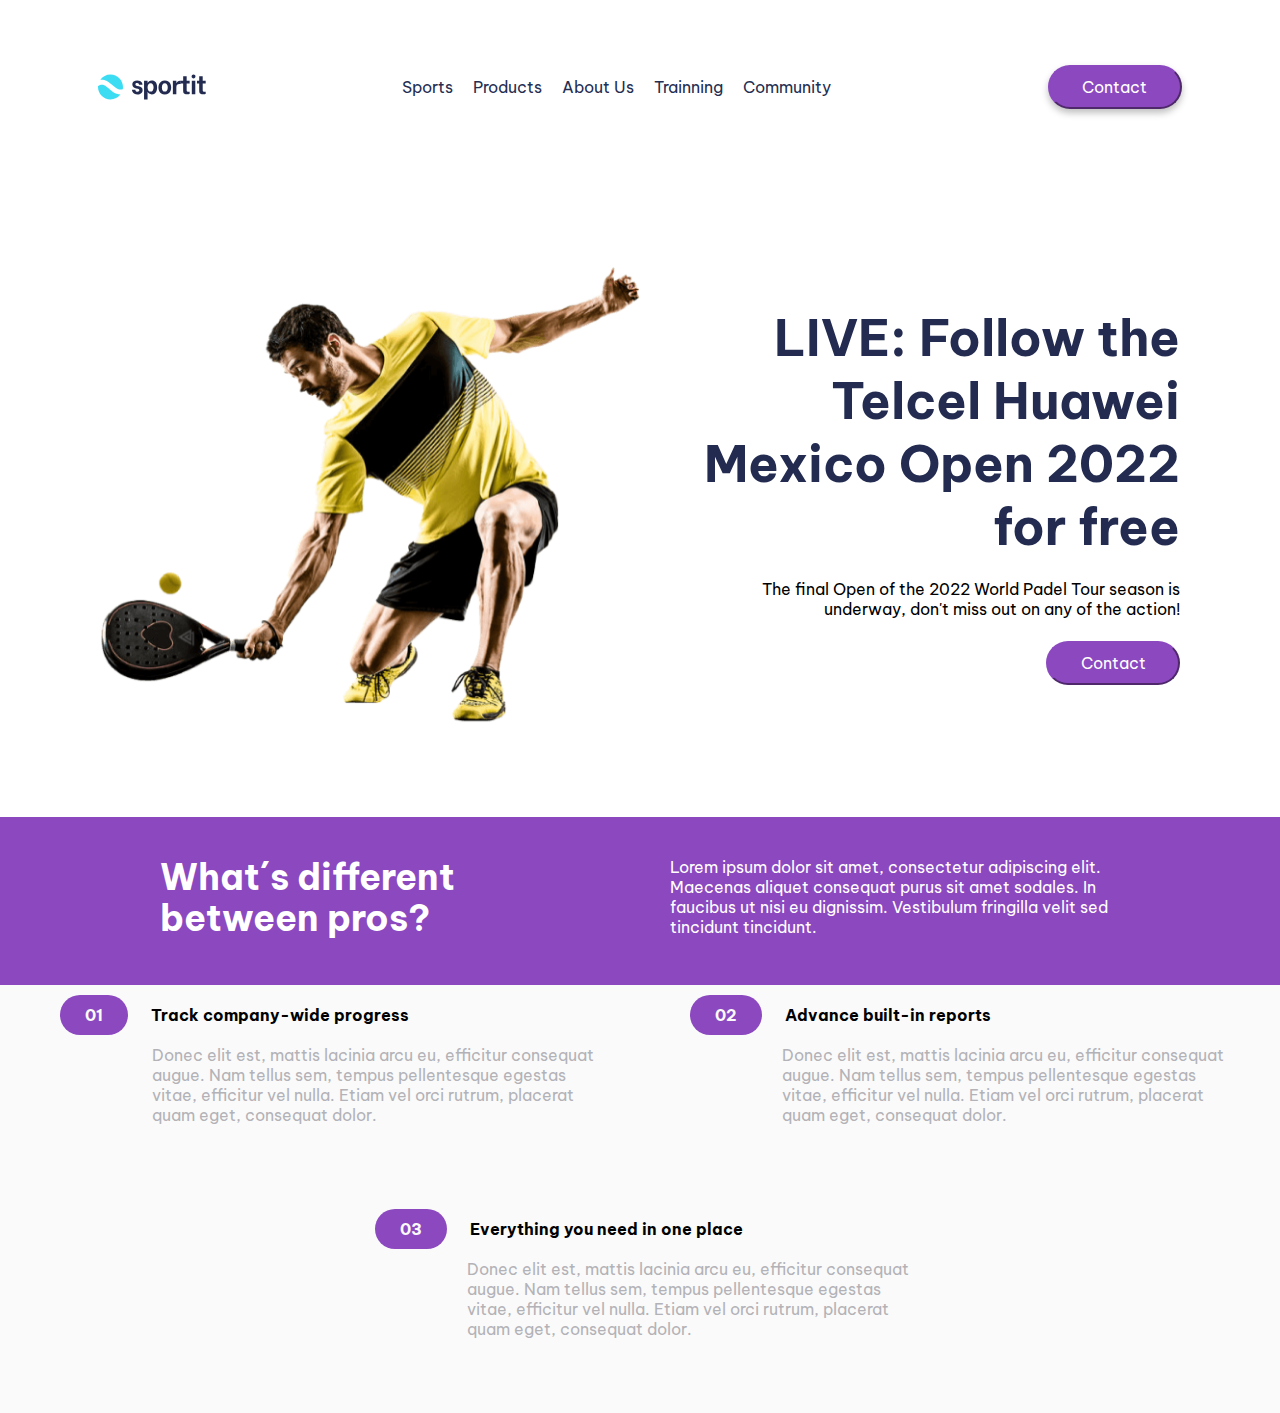
==== index.html @ 0d290cc7 "prueba para hosteo de git" ====
<!DOCTYPE html>
<html lang="en">
<head>
    <meta charset="UTF-8">
    <meta http-equiv="X-UA-Compatible" content="IE=edge">
    <meta name="viewport" content="width=device-width, initial-scale=1.0">
    <link rel="stylesheet" href="./styles/style.css">
    <title>Sportit</title>
</head>
<body>
    <header class="flex">
        <img src="./img/logo.svg" alt="logo">
        <nav class="flex">
            <ul type="none" class="flex list-box">
                <li><a href="">Sports</a></li>
                <li><a href="">Products</a></li>
                <li><a href="">About Us</a></li>
                <li><a href="">Trainning</a></li>
                <li><a href="">Community</a></li>
            </ul>
        </nav>
        <button class="primary-button shadow-btn">Contact</button>
    </header>
    <main>
        <section class="flex front-page">
            <img src="./img/padel-intro.png" alt="front-page image">
            <div class="front-content flex">
                <h2>LIVE: Follow the Telcel Huawei Mexico Open 2022 for free </h2>
                <p>The final Open of the 2022 World Padel Tour season is underway, don't miss out on any of the action!</p>
                <button class="primary-button">Contact</button>
            </div>

        </section>
        <section class="flex difference-container">
            <div class="content-container"><h2>What´s different between pros?</h2></div>
            <div class="content-container"><p>Lorem ipsum dolor sit amet, consectetur adipiscing elit. Maecenas aliquet consequat purus sit amet sodales. In faucibus ut nisi eu dignissim. Vestibulum fringilla velit sed tincidunt tincidunt.</p></div>

        </section>
        <section class="flex info-cards-container">
            <div class="info-card">
                <h3><span>01</span>Track company-wide progress</h3>               
                <p>Donec elit est, mattis lacinia arcu eu, efficitur consequat augue. Nam tellus sem, tempus pellentesque egestas vitae, efficitur vel nulla. Etiam vel orci rutrum, placerat quam eget, consequat dolor.</p>
            </div>
            <div class="info-card">
                <h3><span>02</span>Advance built-in reports</h3>               
                <p>Donec elit est, mattis lacinia arcu eu, efficitur consequat augue. Nam tellus sem, tempus pellentesque egestas vitae, efficitur vel nulla. Etiam vel orci rutrum, placerat quam eget, consequat dolor.</p>
            </div>
            <div class="info-card">
                <h3><span>03</span>Everything you need in one place</h3>
                <p>Donec elit est, mattis lacinia arcu eu, efficitur consequat augue. Nam tellus sem, tempus pellentesque egestas vitae, efficitur vel nulla. Etiam vel orci rutrum, placerat quam eget, consequat dolor.</p>        
            </div>
            

        </section>
    </main>
</body>
</html>
---- styles/style.css ----
@import url('https://fonts.googleapis.com/css2?family=Be+Vietnam+Pro&family=Roboto&display=swap');
/* global styles */
*{
    padding: 0;
    margin: 0;
    box-sizing: border-box;
    font-family:'Be Vietnam Pro', sans-serif;
    font-size: 16px;
}
a{
    text-decoration: none;
    color: #242E52;
    cursor: pointer;
}
a:hover{
    color: rgba(36, 46, 82, 0.6);
}

.flex{
    display: flex;
    
}
/* buttons styles */
.primary-button{
    width: 134px;
    height: 44px;
    background: #8B48BF;
    border-color: #8B48BF;
    border-radius: 50px;
    color: white;
    cursor: pointer;

}
.shadow-btn{
    box-shadow: 0px 4px 7px rgba(0, 0, 0, 0.25);
}
.primary-button:hover{
    color: #8B48BF;
    background-color: white;
}
/* header styles */

header {
    height: 174px;
    align-items: center;
    justify-content: space-around;
}
.list-box li{
    margin-right: 20px;
       
}
/* front page styles */
.front-page{
    height: 643px;
    justify-content: center;
    align-items: center;
}
.front-page img{
    width: 540px;
    height: 461px;
}
.front-content{
    width: 540px;
    height: 461px;
    flex-direction: column;
    align-items: flex-end;
    justify-content: space-around;
    padding: 30px 0px 30px 50px;
    text-align: right;
}
.front-content h2{
    font-size: 50px;
    font-weight: 700;
    color: #232C50;
    
    
    }
/* differences between pros styles */
.difference-container{
    height: 168px;
    align-items: center;
    justify-content: space-evenly;
    background: #8B48BF;
    color: white; 
    padding: 0px 100px; 

}
.content-container{
    width: 450px;
    height: 88px;
}
.content-container h2{
    font-weight: 700;
    font-size: 36px;
    line-height: 114.6%;
}
/* information cards section */
.info-cards-container{
    flex-wrap: wrap;
    justify-content: center;
    background: #FAFAFA;
    height: 428px;
 
}
.info-card{
    height: 162px;
    width: 530px;
    height: 162px;
    margin: 20px 50px;
}
.info-card h3{
    
}
.info-card h3 span{
    background-color:#8B48BF;
    width: 100px;
    border-radius: 30px;
    padding: 10px 25px;
    margin-right: 23px;
    color: #FAFAFA;

}
.info-card p{
    padding: 20px 0px 0px 92px;
    color: #B3B2B7;
    width: 545px;
    height: 104px;
}
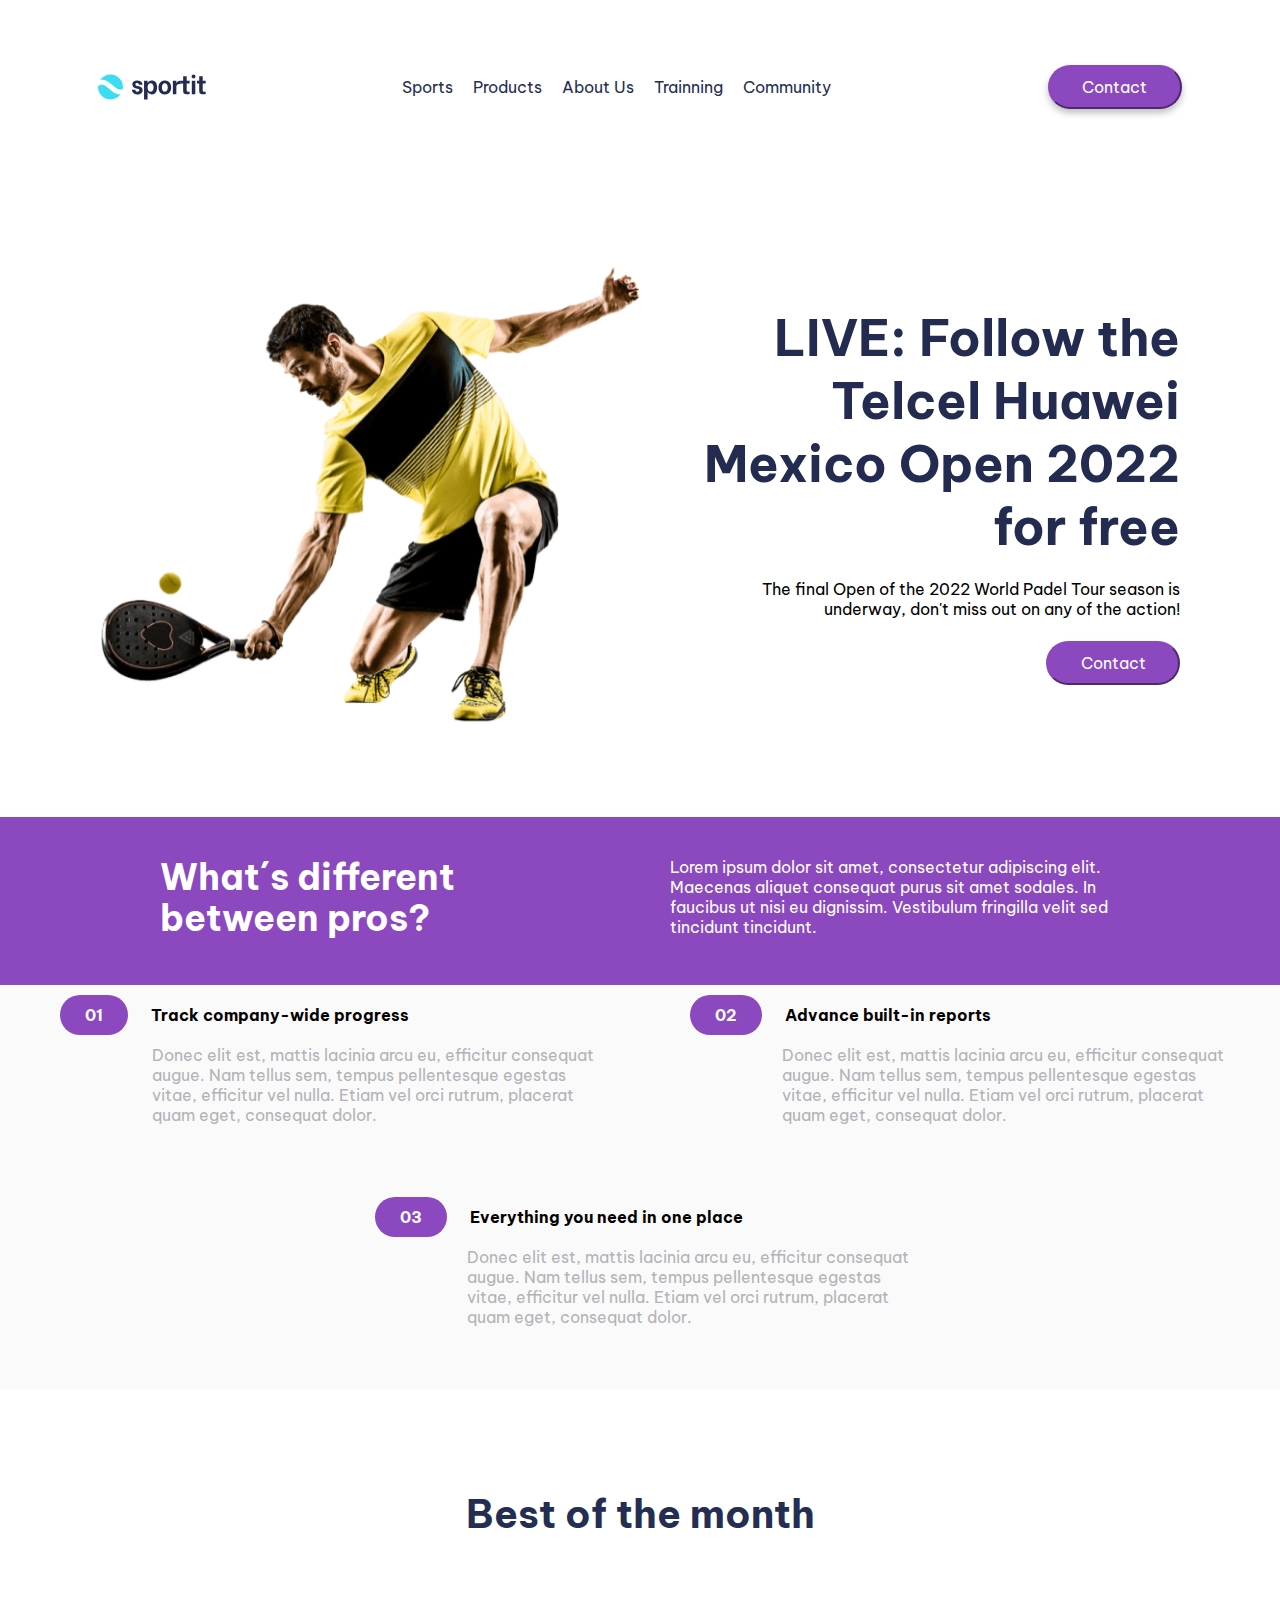
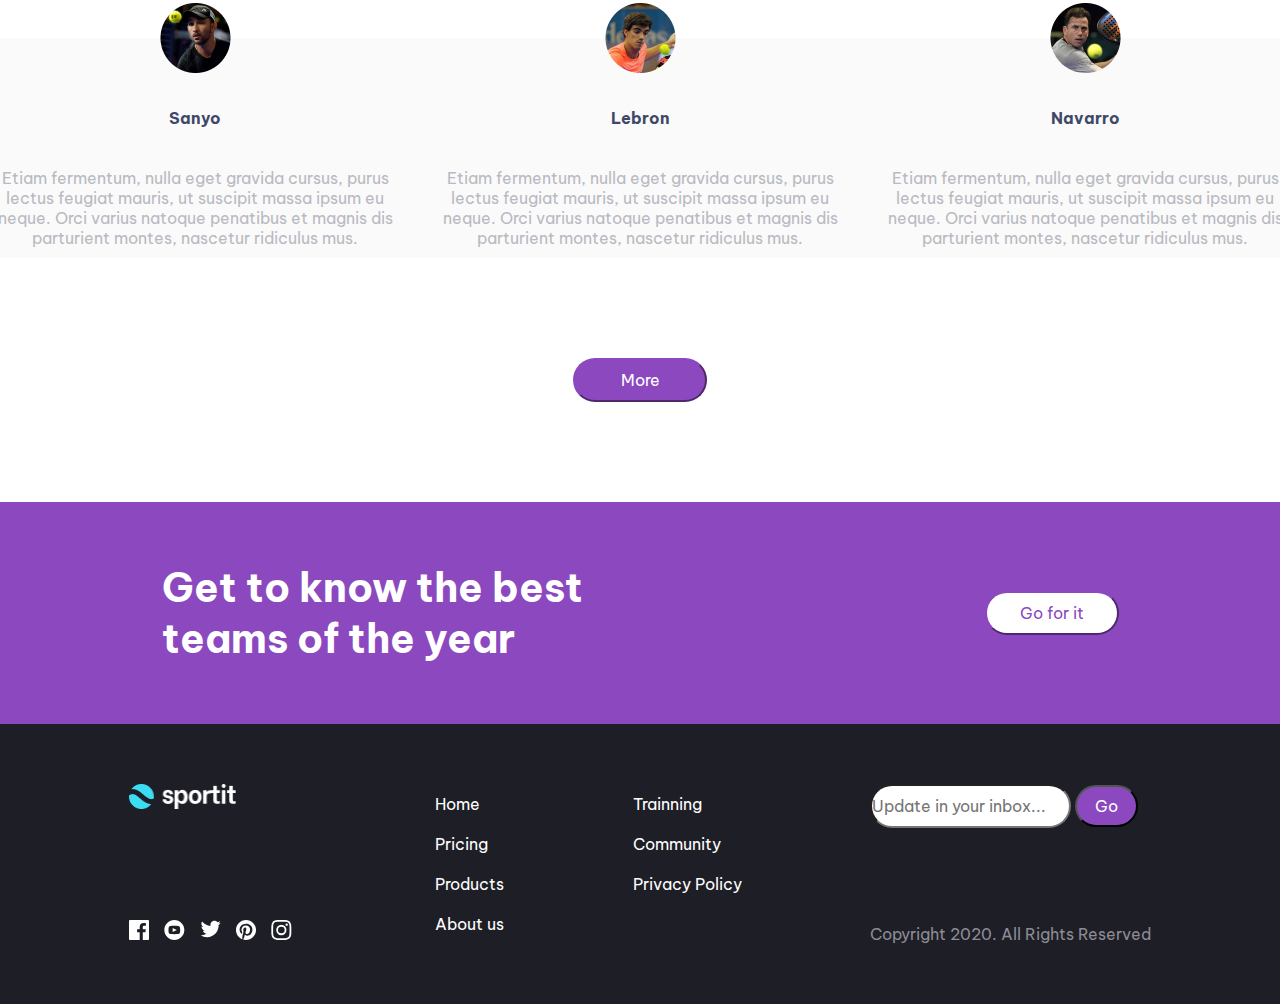
==== commit 32089ad1: "version desktop finalizada" ====
--- a/index.html
+++ b/index.html
@@ -52,6 +52,70 @@
             
 
         </section>
+        <section class="flex cards-section-container">
+            <h2>Best of the month</h2>
+            <div class="flex character-cards-container">
+            <div class="character-card">
+                <img src="./img/avatar-sanyo.png" alt="sanyo image">
+                <h3>Sanyo</h3>
+                <p>Etiam fermentum, nulla eget gravida cursus, purus lectus feugiat mauris, ut suscipit massa ipsum eu neque. Orci varius natoque penatibus et magnis dis parturient montes, nascetur ridiculus mus. </p>
+
+            </div>
+            <div class="character-card">
+                <img src="./img/avatar.lebron.png" alt="lebron image">
+                <h3>Lebron</h3>
+                <p>Etiam fermentum, nulla eget gravida cursus, purus lectus feugiat mauris, ut suscipit massa ipsum eu neque. Orci varius natoque penatibus et magnis dis parturient montes, nascetur ridiculus mus. </p>
+
+            </div>
+            <div class="character-card">
+                <img src="./img/avatar-navarro.png" alt="navarro image">
+                <h3>Navarro</h3>
+                <p>Etiam fermentum, nulla eget gravida cursus, purus lectus feugiat mauris, ut suscipit massa ipsum eu neque. Orci varius natoque penatibus et magnis dis parturient montes, nascetur ridiculus mus. </p>
+
+            </div>
+        </div>
+            <button class="primary-button">More</button>
+        </section>
+        <section class="flex best-teams">
+            <h2>Get to know the best
+                teams of the year</h2>
+            <button class="secondary-button">Go for it</button>
+
+        </section>
     </main>
+    <footer class="flex footer-container">
+        <div class="flex social-networks">
+            <img src="./img/white-logo.png" alt="logo">
+            <ul type="none" class="flex social-links">
+                <li><a href=""><img src="./img/icon-facebook.svg" alt="icon-facebook"></a></li>
+                <li><a href=""><img src="./img/icon-youtube.svg" alt="icon-youtube"></a></li>
+                <li><a href=""><img src="./img/icon-twitter.svg" alt="icon-twitter"></a></li>
+                <li><a href=""><img src="./img/icon-pinterest.svg" alt="icon-pinterest"></a></li>
+                <li><a href=""><img src="./img/icon-instagram.svg" alt="icon-instagram"></a></li>
+                
+            </ul>
+        </div>
+            <ul type="none" class="links-footer">
+                <li><a href="">Home</a></li>
+                <li><a href="">Pricing</a></li>
+                <li><a href="">Products</a></li>
+                <li><a href="">About us</a></li>
+
+            </ul>
+            <ul type="none" class="links-footer">
+                <li><a href="">Trainning</a></li>
+                <li><a href="">Community</a></li>
+                <li><a href="">Privacy Policy</a></li>               
+
+            </ul>
+            <div class="copyrights-forms-container">
+            <form action="" method="post">
+                <input type="text" placeholder="Update in your inbox...">
+                <button class="submit-button" type="submit">Go</button>                
+            </form>
+            <p>Copyright 2020. All Rights Reserved</p>
+             </div>
+        
+    </footer>
 </body>
 </html>--- a/styles/style.css
+++ b/styles/style.css
@@ -20,6 +20,12 @@
     display: flex;
     
 }
+input{
+    width: 201px;
+    height: 44px;
+    background: #FFFFFF;
+    border-radius: 50px;
+}
 /* buttons styles */
 .primary-button{
     width: 134px;
@@ -31,12 +37,35 @@
     cursor: pointer;
 
 }
+.secondary-button{
+    width: 134px;
+    height: 44px;
+    background: white;
+    border-color: #8B48BF;
+    border-radius: 50px;
+    color: #8B48BF;
+    cursor: pointer;
+
+}
 .shadow-btn{
     box-shadow: 0px 4px 7px rgba(0, 0, 0, 0.25);
 }
 .primary-button:hover{
     color: #8B48BF;
     background-color: white;
+}
+.submit-button{
+    width: 63px;
+    height: 42px;
+    background: #8B48BF;
+    border-radius: 50px;
+    color: white;
+    cursor: pointer;
+}
+.submit-button:hover{
+    color: #8B48BF;
+    background-color: white;
+    border-color: #8B48BF;
 }
 /* header styles */
 
@@ -99,7 +128,7 @@
     flex-wrap: wrap;
     justify-content: center;
     background: #FAFAFA;
-    height: 428px;
+    
  
 }
 .info-card{
@@ -127,3 +156,89 @@
     height: 104px;
 }
     
+/* character cards section */
+.cards-section-container{
+    flex-direction: column;
+    align-items: center;
+    padding: 100px 30px;
+}
+.character-cards-container{
+    padding: 100px 0px;
+}
+.character-card{
+    display: flex;
+    flex-direction: column;
+    align-items: center;
+    background: #FAFAFA;
+    height: 220px;
+    width: 445px;
+    justify-content: space-around; 
+    padding: 0 15px 15px 15px;
+
+}
+.character-card img{
+    position: relative;
+    bottom: 35px;
+}
+.cards-section-container h2{
+    font-weight: 700;
+    font-size: 39px;
+    color: #242E53;
+
+}
+.character-card h3{
+    padding-bottom: 40px;
+    color: #3F4868;
+    font-weight: 700;
+}
+.character-card p{
+    text-align: center;
+    color: #B9B9C1;
+}
+/* best teams section */
+.best-teams{
+    display: flex;
+    justify-content: space-around;
+    align-items: center;
+    background: #8B48BF;
+    padding: 60px 0px;
+}
+.best-teams h2{
+    color: white;
+    font-size: 40px;
+    font-weight: 700;
+    width: 500px;
+}
+/* footer styles */
+.footer-container{
+    background: #1E1E26;
+    justify-content: space-evenly;
+    padding: 60px 0px;
+}
+.social-networks{
+    flex-direction: column;
+    justify-content: space-between;
+}
+.social-networks img{
+    max-width: 107px;
+}
+.social-links li{
+    padding-right: 15px;
+    padding-top: 50px;
+    
+}
+.links-footer li{
+    padding: 10px 0px;
+}
+.links-footer li a{
+    color: white;
+}
+.copyrights-forms-container{
+    display: flex;
+    flex-direction: column;
+    justify-content: space-between;
+}
+.copyrights-forms-container p{
+    color: #8C8C94;
+
+}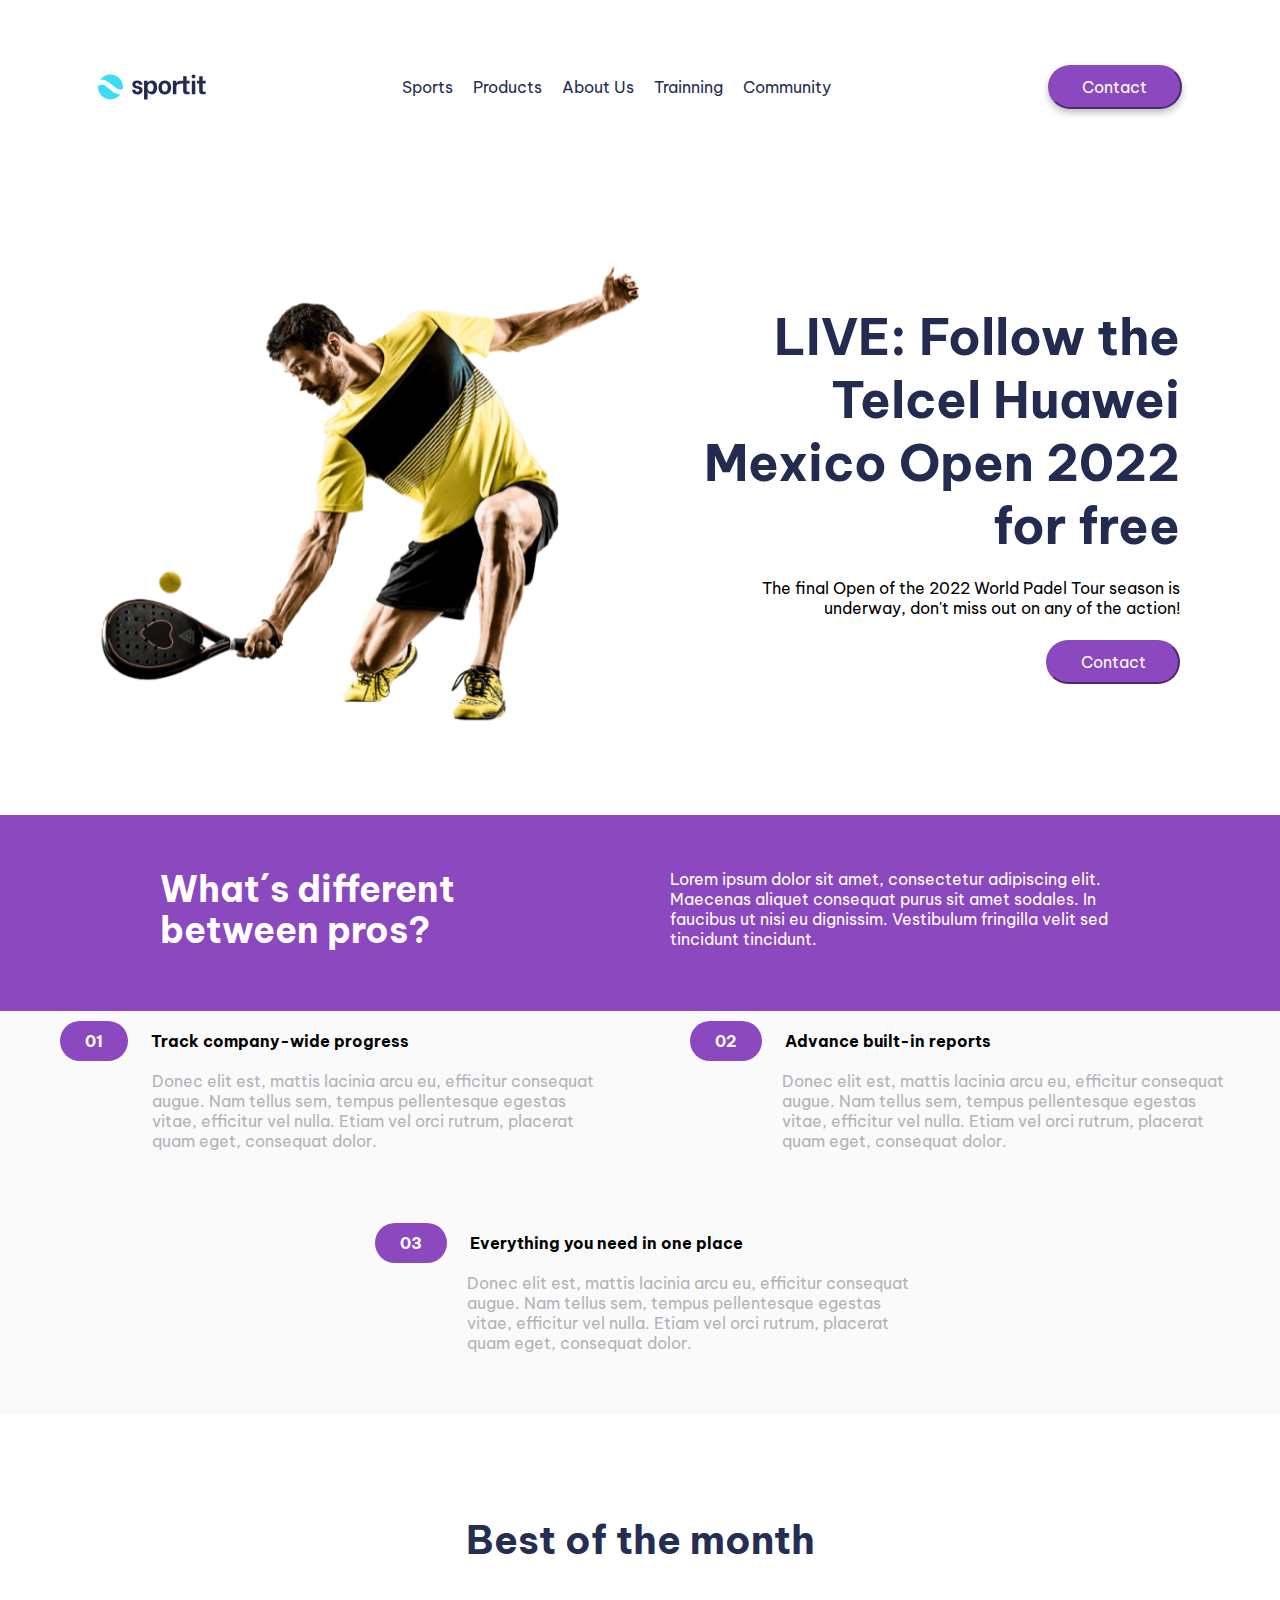
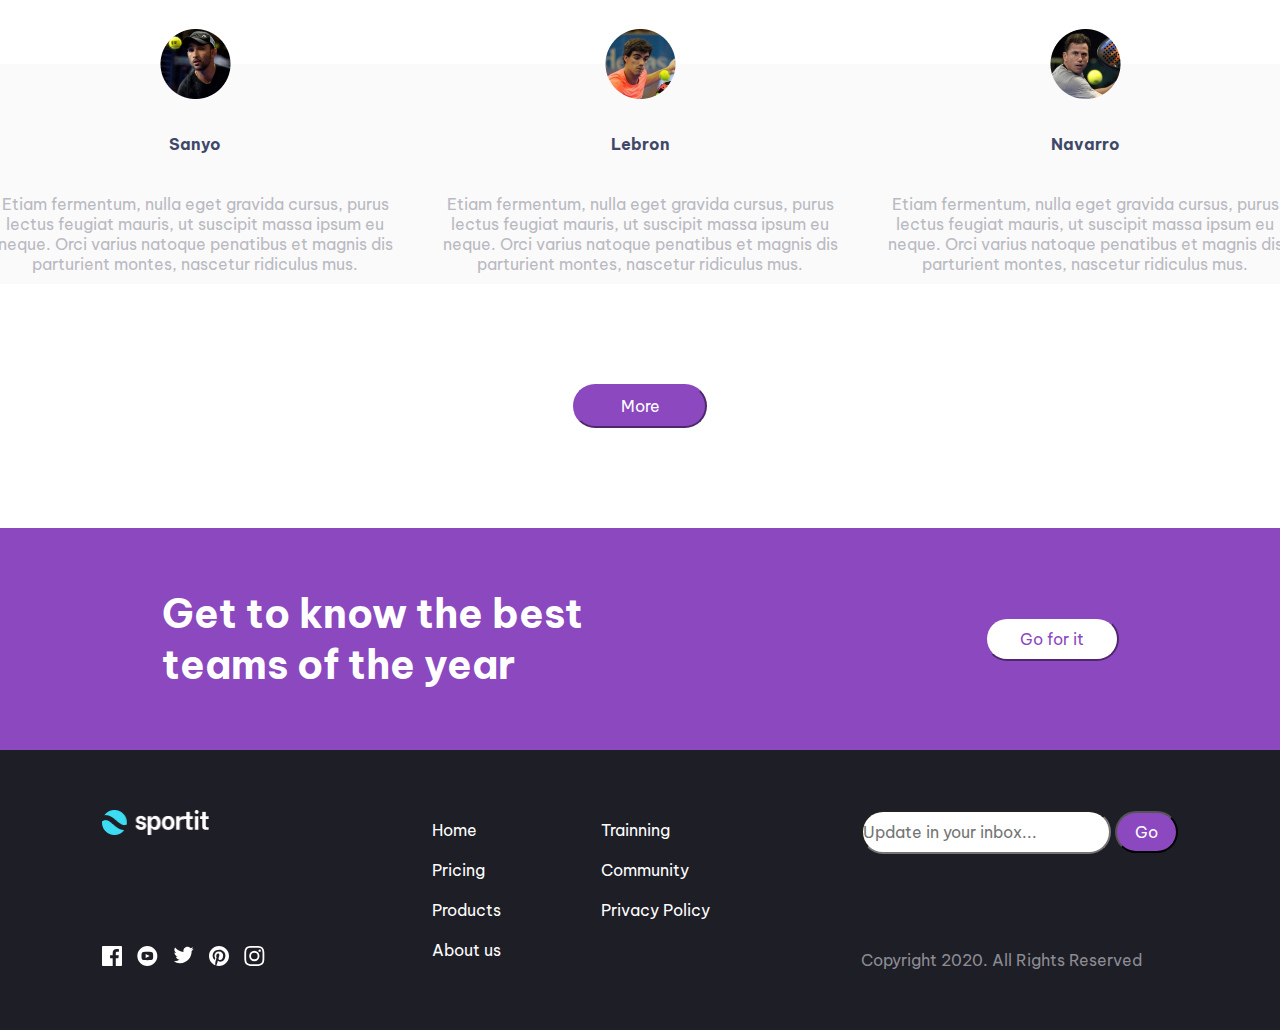
==== commit ea151db0: "version mobile" ====
--- a/index.html
+++ b/index.html
@@ -19,7 +19,10 @@
                 <li><a href="">Community</a></li>
             </ul>
         </nav>
+        <div class="responsive-header">
         <button class="primary-button shadow-btn">Contact</button>
+        <a href=""><img src="./img/icon-hamburger.svg" alt="icon-hamburger"></a>
+        </div>
     </header>
     <main>
         <section class="flex front-page">
@@ -95,6 +98,7 @@
                 
             </ul>
         </div>
+        <div class="nav-links">
             <ul type="none" class="links-footer">
                 <li><a href="">Home</a></li>
                 <li><a href="">Pricing</a></li>
@@ -108,6 +112,7 @@
                 <li><a href="">Privacy Policy</a></li>               
 
             </ul>
+        </div>
             <div class="copyrights-forms-container">
             <form action="" method="post">
                 <input type="text" placeholder="Update in your inbox...">
--- a/styles/style.css
+++ b/styles/style.css
@@ -21,7 +21,7 @@
     
 }
 input{
-    width: 201px;
+    width: 250px;
     height: 44px;
     background: #FFFFFF;
     border-radius: 50px;
@@ -51,8 +51,7 @@
     box-shadow: 0px 4px 7px rgba(0, 0, 0, 0.25);
 }
 .primary-button:hover{
-    color: #8B48BF;
-    background-color: white;
+    background: rgba(139, 72, 191, 0.7);;
 }
 .submit-button{
     width: 63px;
@@ -80,7 +79,7 @@
 }
 /* front page styles */
 .front-page{
-    height: 643px;
+    padding: 10vh 0px;
     justify-content: center;
     align-items: center;
 }
@@ -106,12 +105,11 @@
     }
 /* differences between pros styles */
 .difference-container{
-    height: 168px;
     align-items: center;
     justify-content: space-evenly;
     background: #8B48BF;
     color: white; 
-    padding: 0px 100px; 
+    padding: 6vh 100px; 
 
 }
 .content-container{
@@ -142,7 +140,7 @@
 }
 .info-card h3 span{
     background-color:#8B48BF;
-    width: 100px;
+    width: 70px;
     border-radius: 30px;
     padding: 10px 25px;
     margin-right: 23px;
@@ -241,4 +239,117 @@
 .copyrights-forms-container p{
     color: #8C8C94;
 
+}
+.nav-links{
+    display: flex;
+}
+.nav-links ul{
+    padding: 0px 50px;
+}
+/* responsive for mobile */
+.responsive-header img{
+    display: none;
+
+}
+@media (max-width: 700px) {
+    nav{
+        display: none;
+    }
+    .responsive-header button{
+        display: none;
+    }
+    .responsive-header img{
+        display:block;
+        width: 46px;
+        height: 42px;
+        
+    
+    }
+    .list-box{
+        display: none;
+    }
+    .front-page{
+        flex-direction: column;
+    }
+    .front-page img {
+        width: 80vw;
+        height: 35vh;
+    }
+    .front-content{
+        width: 83vw;
+        height: 57vh;
+        padding: 0px;
+    }
+    .difference-container{
+        flex-direction: column;
+        background: #3CDDF3;
+        padding: 0px;
+        height: 306px;
+
+    }
+    .difference-container p {
+        padding: 0px 15px 0px 10px;
+        
+    }
+    .difference-container h2{
+        padding: 0px 30px 0px 10px;
+    }
+    .info-cards-container{
+        background-color: #FFFFFF;
+    }
+    .info-card{
+        padding-left: 10vw;
+    }
+    .info-card p{
+        padding: 20px 0px 0px 0px;
+        width: 80vw;
+    }
+    .info-card h3 {
+    display: flex;
+    height: 43px;
+    width: 100vw;
+    background: rgba(139, 72, 191, 0.3);
+    align-items: center;
+    border-radius: 50px 0px 0px 50px;
+    }
+    .info-card span{
+        display: flex;
+        justify-content: center;
+        width: 70px;
+    }
+    .best-teams{
+        background: #3CDDF3;
+        flex-direction: column;
+        padding-bottom: 50px;
+
+    }
+    .secondary-button{
+        background: #232C50;
+        color: white;
+        border-color: #232C50;
+
+    }
+    .best-teams h2 {
+        width: 60vw;
+        text-align: center;
+    }
+    .footer-container{
+        display: flex;
+        flex-direction: column-reverse;
+        align-items: center;
+    }
+    .social-networks{
+        flex-direction: column-reverse;
+        align-items: center;
+    }
+    .social-networks img{
+        padding-top: 50px;
+    }
+    .social-links li{
+        padding:0px 30px ;
+
+    }
+    .copyrights-forms-container{
+        padding-bottom: 50px;
+    }
 }